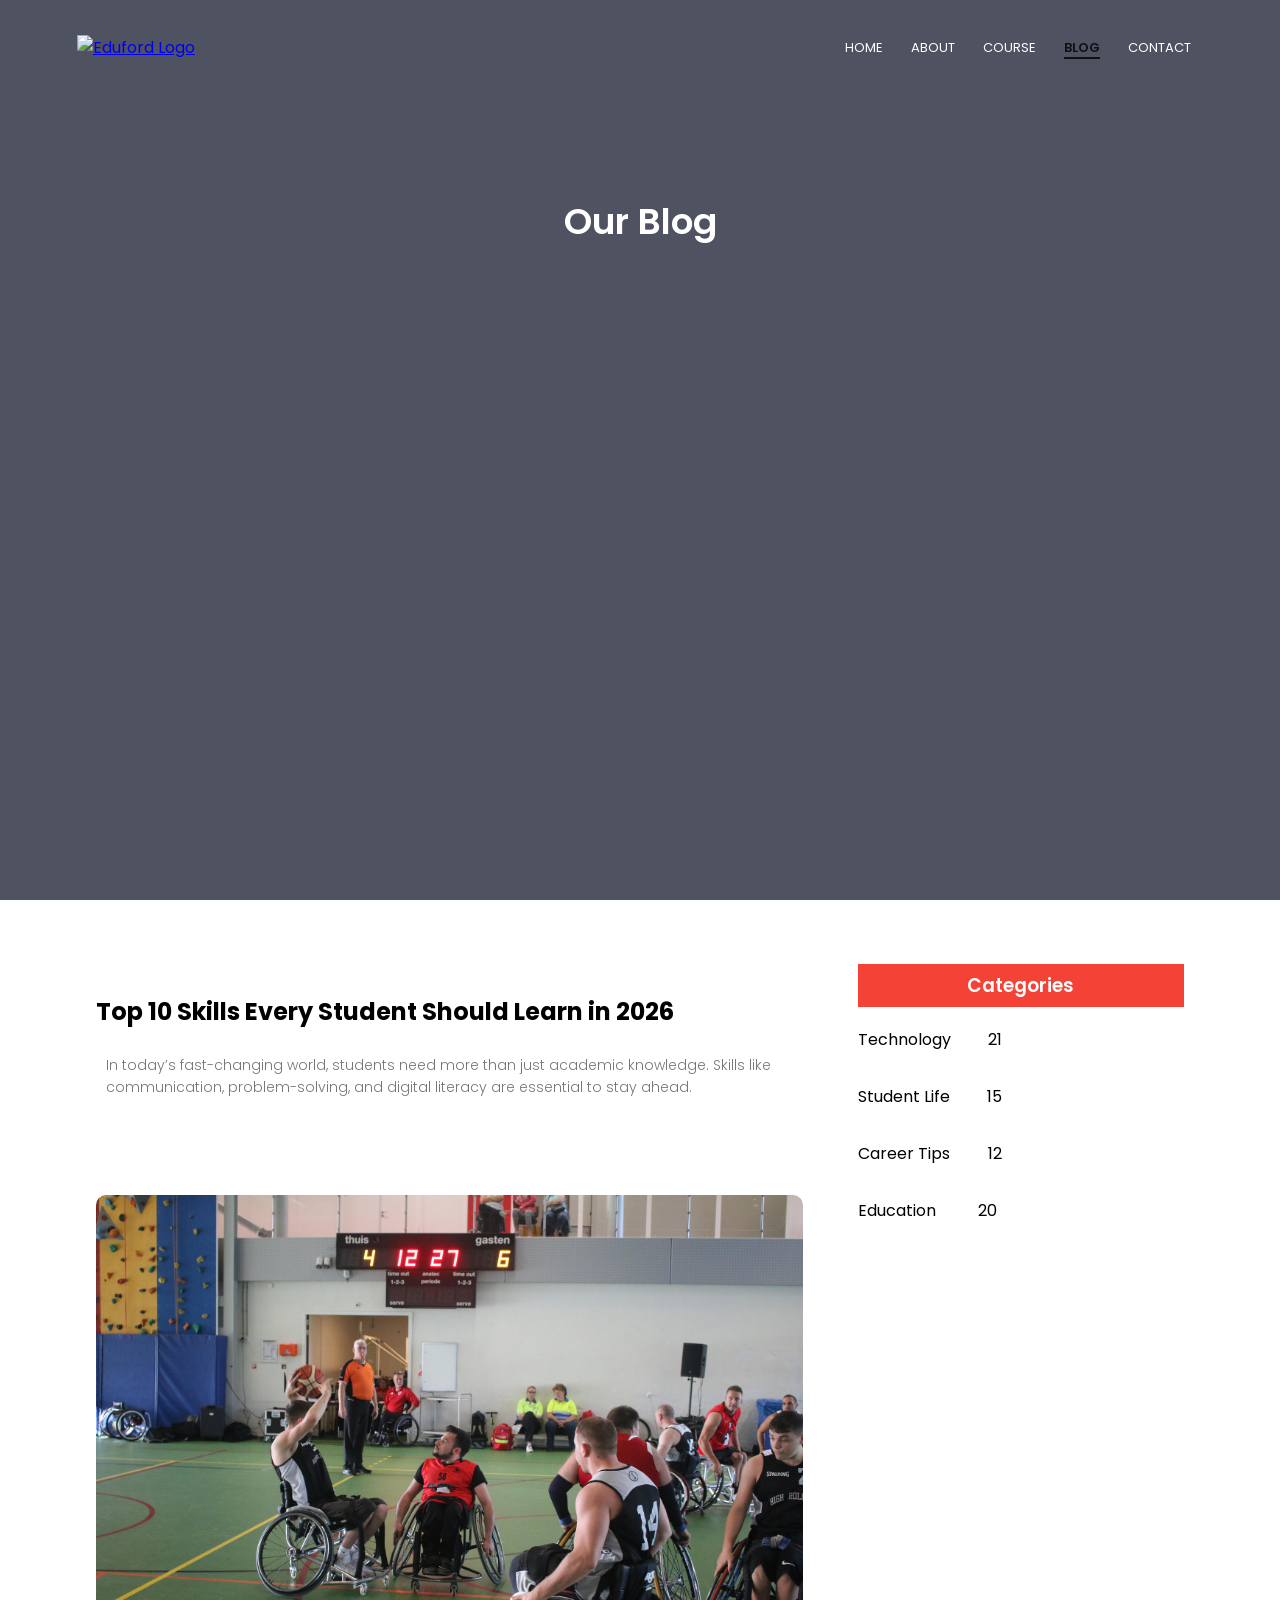
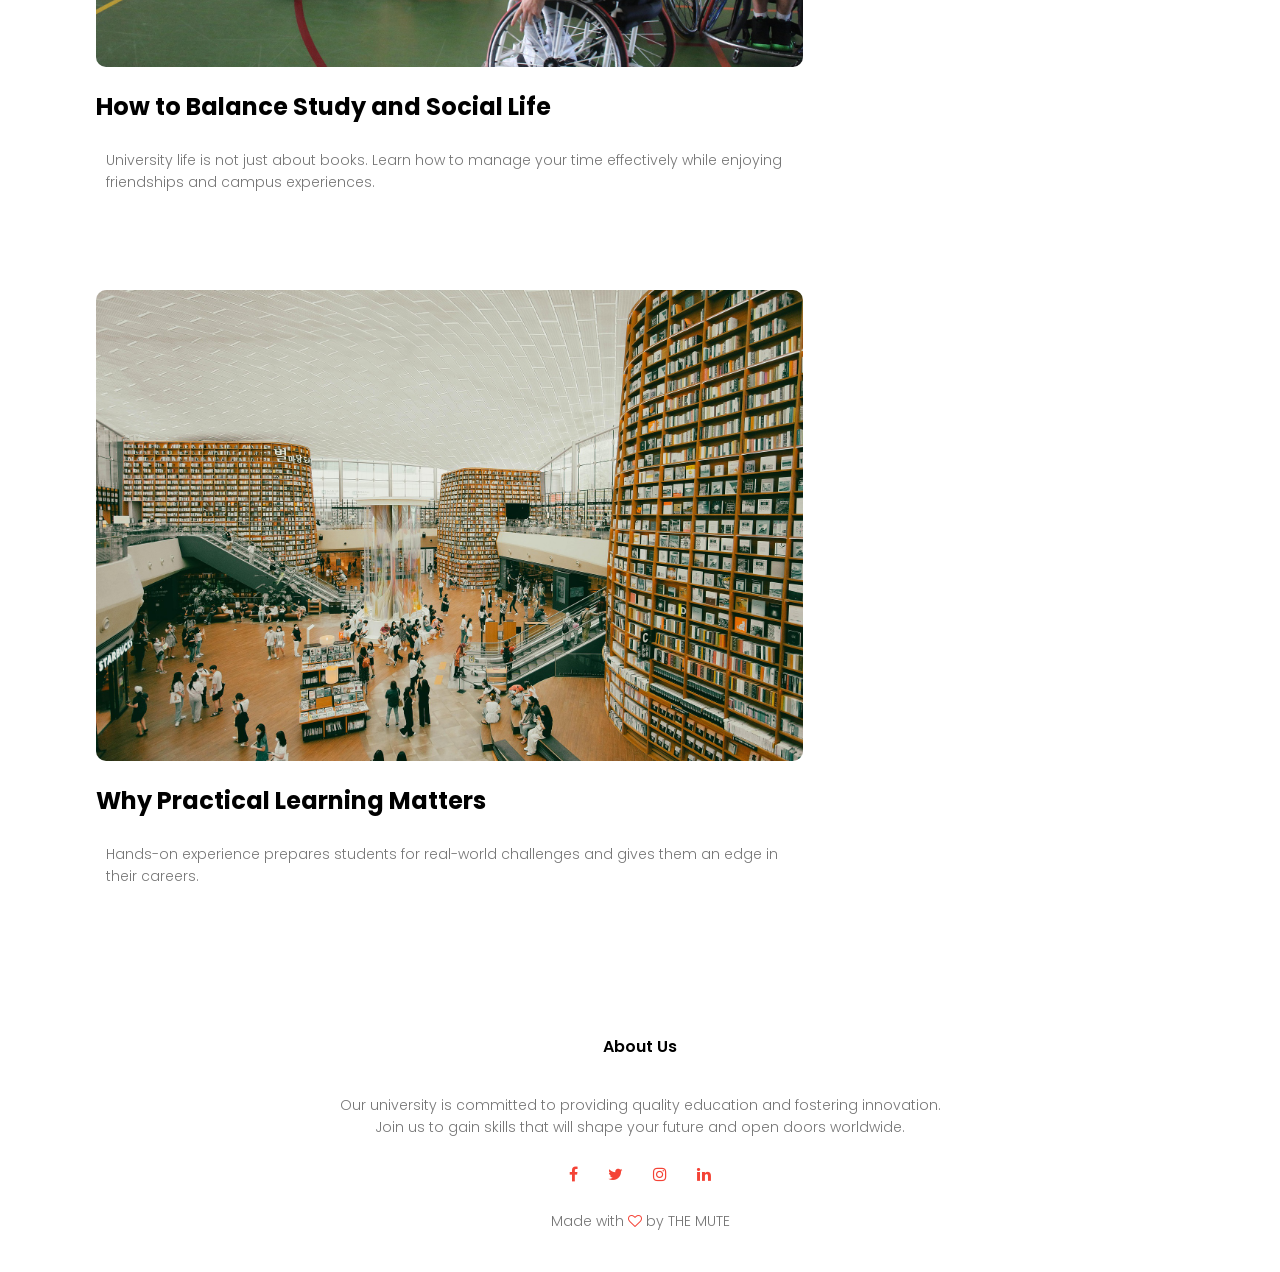
==== blog.html @ 6378baa6 "first commit" ====
<!DOCTYPE html>
<html lang="en">
<head>
    <meta charset="UTF-8">
    <meta name="viewport" content="width=device-width, initial-scale=1.0">
    <title>Eduford Blog | Insights & Stories</title>
    <link rel="stylesheet" href="style.css">
    <link rel="preconnect" href="https://fonts.gstatic.com">
    <link href="https://fonts.googleapis.com/css2?family=Poppins:wght@100;200;300;400;600;700&display=swap" rel="stylesheet">
    <link rel="stylesheet" href="https://stackpath.bootstrapcdn.com/font-awesome/4.7.0/css/font-awesome.min.css">
</head>
<body>

    <div id="progressBar"></div>

<!-- HEADER -->
<section class="sub-header">
    <nav>
        <a href="index.html"><img src="Eduford.jpg" alt="Eduford Logo"></a>
        <div class="nav-links" id="navLinks">
            <i class="fa fa-times" onclick="hideMenu()"></i>
            <ul>
                <li><a href="index.html">HOME</a></li>
                <li><a href="about.html">ABOUT</a></li>
                <li><a href="course.html">COURSE</a></li>
                <li><a href="blog.html" class="active">BLOG</a></li>
                <li><a href="contact.html">CONTACT</a></li>
            </ul>
        </div>
        <i class="fa fa-bars" onclick="showMenu()"></i>
    </nav>

    <h1>Our Blog</h1>
</section>

<!-- BLOG CONTENT -->
<section class="blog">
    <div class="row">

        <div class="blog-left">

            <div class="blog-post">
                <img src="">
                <h2>Top 10 Skills Every Student Should Learn in 2026</h2>
                <p>In today’s fast-changing world, students need more than just academic knowledge. Skills like communication, problem-solving, and digital literacy are essential to stay ahead.</p>
                <a href="#" class="hero-btn">Read More</a>
            </div>

            <div class="blog-post">
                <img src="Playground.jpg">
                <h2>How to Balance Study and Social Life</h2>
                <p>University life is not just about books. Learn how to manage your time effectively while enjoying friendships and campus experiences.</p>
                <a href="#" class="hero-btn">Read More</a>
            </div>

            <div class="blog-post">
                <img src="World-class.jpg">
                <h2>Why Practical Learning Matters</h2>
                <p>Hands-on experience prepares students for real-world challenges and gives them an edge in their careers.</p>
                <a href="#" class="hero-btn">Read More</a>
            </div>

        </div>

        <!-- RIGHT SIDE -->
        <div class="blog-right">
            <h3>Categories</h3>

            <div>
                <span>Technology</span>
                <span>21</span>
                <a href="#" class="hero-btn">Read More</a>
            </div>
            <div>
                <span>Student Life</span>
                <span>15</span>
                <a href="#" class="hero-btn">Read More</a>

            </div>
            <div>
                <span>Career Tips</span>
                <span>12</span>
                <a href="#" class="hero-btn">Read More</a>
            </div>
            <div>
                <span>Education</span>
                <span>20</span>
                 <a href="#" class="hero-btn">Read More</a>
            </div>
        </div>

    </div>
</section>

<!-- FOOTER -->
<section class="footer">
    <h4>About Us</h4>
        <p>Our university is committed to providing quality education and fostering innovation.<br>Join us to gain skills that will shape your future and open doors worldwide.</p>

    <div class="icons">
        <i class="fa fa-facebook"></i>
        <i class="fa fa-twitter"></i>
        <i class="fa fa-instagram"></i>
        <i class="fa fa-linkedin"></i>
    </div>

    <p>Made with <i class="fa fa-heart-o"></i> by THE MUTE</p>
</section>

<!-- SCRIPT -->
<script>
    var navLinks = document.getElementById("navLinks");

    function showMenu(){
        navLinks.style.right = "0";
    }

    function hideMenu(){
        navLinks.style.right = "-200px";
    }
</script>

<script>
window.addEventListener("scroll", function(){
    let scrollTop = document.documentElement.scrollTop;
    let height = document.documentElement.scrollHeight - document.documentElement.clientHeight;
    let progress = (scrollTop / height) * 100;

    document.getElementById("progressBar").style.width = progress + "%";
});
</script>

</body>
</html>
---- style.css ----
*,
*::before,
*::after {
    box-sizing: border-box;
}

* {
    margin: 0;
    padding: 0;
    font-family: 'Poppins', sans-serif;
    
}


html {
  scroll-behavior: smooth;
}


body {
    overflow-x: hidden;
}

.header{
    min-height: 100vh;
    width: 100%;
    background-image: linear-gradient(rgba(4,9,30,0.7),rgba(4,9,30,0.7)),url("Eduford.jpg");
    background-position: center;
    background-size: cover;
    background-repeat: no-repeat;
    position: relative;
}

.sub-header {
    min-height: 100vh;
    width: 100%;
    background-image: linear-gradient(rgba(4,9,30,0.7),rgba(4,9,30,0.7)),url("Eduford.jpg");
    background-position: center;
    background-size: cover;
    background-repeat: no-repeat;
    position: relative;
}

nav{
    display: flex;
    padding: 2% 6%;
    justify-content: space-between;
    align-items: center;
}

nav img{
    width: 150px;
}

.nav-links{
    flex: 1;
    text-align: right;
}

.nav-links ul li{
    list-style: none;
    display: inline-block;
    padding: 8px 12px;
    position: relative;
}

.nav-links ul li a{
    color: #fff;
    text-decoration: none;
    font-size: 13px;
}

.nav-links ul li::after{
    content: '';
    width: 0%;
    height: 2px;
    background: #f44336;
    display: block;
    margin: auto;
    transition: 0.5s;
}

.nav-links ul li:hover::after{
    width: 100%;
}

.text-box{
    width: 90%;
    color: #fff;
    position: absolute;
    top: 50%;
    left: 50%;
    transform: translate(-50%,-50%);
    text-align: center;
}

.text-box h1{
    font-size: 62px;
}

.text-box p{
    margin: 10px 0 40px;
    font-size: 14px;
    color: #fff;
}

.hero-btn{
    display: inline-block;
    padding: 12px 34px;
    color: #fff;
    font-size: 14px;
    text-decoration: none;
    border-radius: 10px;

    /* Stronger glass */
    background: rgba(255, 255, 255, 0.2);
    border: 1px solid rgba(255,255,255,0.5);

    backdrop-filter: blur(10px);

    transition: 0.3s;
}

/* Hover = solid + glow */
.hero-btn:hover{
    background: #f44336;
    border: 1px solid #f44336;
    box-shadow: 0 0 15px rgba(244, 67, 54, 0.6);
    transform: translateY(-3px);
}

nav .fa{
    display: none;
}

@media(max-width: 700px) {

    .text-box h1{
        font-size: 30px;
    }

    .nav-links ul li{
        display: block;
    }

    .nav-links{
        position: fixed;
        background: #f44336;
        height: 100vh;
        width: 200px;
        top: 0;
        right: -200px;
        text-align: left;
        z-index: 2;
        transition: 0.5s;
    }

    nav .fa{
        display: block;
        color: #fff;
        font-size: 22px;
        cursor: pointer;
    }

    /* ☰ (open button) */
    .fa-bars{
        position: absolute;
        right: 20px;
        top: 20px;
    }

    /* ✖ (close button) */
    .nav-links .fa-times{
        position: absolute;
        top: 20px;
        left: 20px;
    }

    .nav-links ul{
        padding: 50px 30px;
    }
}

/*----- course -----*/

.course{
    width: 80%;
    margin: auto;
    text-align: center;
    padding-top: 100px;
}

h1{
    font-size: 36px;
    font-weight: 600;
}

p{
    color: #777;
    font-size: 14px;
    font-weight: 300;
    line-height: 22px;
    padding: 10px;
}

.row{
    margin-top: 5%;
    display: flex;
    justify-content: space-between;
    flex-wrap: wrap;
}

.course-col{
    flex-basis: 31%;
    background: #fff3f3;
    border-radius: 10px;
    margin-bottom: 5%;
    padding: 20px 12px;
    box-sizing: border-box;
    transition: 0.5s;
}
h3{
    text-align: center;
    font-weight: 600;
    margin: 10px 0;
}
.course-col:hover{
    box-shadow: 0 0 20px 0px rgba(0,0,0,0.2);
}
@media(max-width: 700px){
    .row{
        flex-direction: column;
    }
}

/*------- campus ----*/

.campus{
    width: 80%;
    margin: auto;
    text-align: center;
    padding-top: 50px;
}
.campus-col{
    flex-basis: 32%;
    border-radius: 10px;
    margin-bottom: 30px;
    position: relative;
    overflow: hidden;
}
.campus-col img{
    width: 100%;
    display: block;
}
.layer{
    background: transparent;
    height: 100%;
    width: 100%;
    position: absolute;
    top: 0;
    left: 0;
    transition: 0.5s;
}
.layer:hover{
    background: rgba(226,0,0,0.7);
}
.layer h3{
    width: 100%;              
    text-align: center;       
    color: #fff;
    font-size: 26px;
    position: absolute;
    top: 50%;                 
    left: 50%;
    transform: translate(-50%, -50%);
    opacity: 0;
    transition: 0.5s;
}
.layer:hover h3{
    bottom: 49%;
    opacity: 1;
}

/*------- facilities --------*/

.facilities{
    width: 80%;
    margin: auto;
    text-align: center;
    padding-top: 100px;
}
.facilities-col{
    flex-basis: 31%;
    border-radius: 10px;
    margin-bottom: 5%;
    text-align: left;
}
.facilities-col img{
    width: 100%;
    border-radius: 10px;
}

.facilities-col p{
    padding: 0;
}
.facilities-col h3{
    margin-top: 16px;
    margin-bottom: 15px;
    text-align: left;
}

/*------- testimonials -------*/
.testimonials{
    width: 80%;
    margin: auto;
    padding-top: 100px;
    text-align: center;
}
.testimonial-col{
    flex-basis: 44%;
    border-radius: 10px;
    margin-bottom: 5%;
    text-align: left;
    background: #fff3f3;
    padding: 25px;
    cursor: pointer;
    display: flex;
}
.testimonial-col img{
    height: 40px;
    margin-left: 5px;
    margin-right: 30px;
    border-radius: 50%;
}
.testimonial-col p{
    padding: 0;
}
.testimonial-col h3{
    margin-top: 15px;
    text-align: left;
}
.testimonial-col .fa{
    color: #f44336;
}
@media(max-width: 700px){
    .testimonial-col img{
        margin-left: 0px;
        margin-right: 15px;
    }
}

/*----- call to action --------*/

.cta{
    margin: 100px auto;
    width: 80%;
    background-image: linear-gradient(rgba(0,0,0,0.7),rgba(0,0,0,0.7)),url(Eduford.jpg);
    background-position: center;
    background-size: cover;
    border-radius: 10px;
    text-align: center;
    padding: 100px 0;
}
.cta h1{
    color: #fff;
    margin-bottom: 40px;
    padding: 0;
}

@media(max-width: 700px){
    .cta h1{
        font-size: 24px;
    }
}

/*-------footer------*/
.footer{
    width: 100%;
    text-align: center;
    padding: 30px 0;
}

.footer h4{
    margin-bottom: 25px;
    margin-top: 20px;
    font-weight: 600;
}
.icons .fa{
    color: #f44336;
    margin: 0 13px;
    cursor: pointer;
    padding: 18px 0;
}
.fa-heart-o{
   color: #f44336;
}

/* BLOG PAGE */
.sub-header{
    height: 50vh;
    width: 100%;
    background: linear-gradient(rgba(4,9,30,0.7),rgba(4,9,30,0.7)),url(Eduford.jpg);
    background-position: center;
    background-size: cover;
    text-align: center;
    color: #fff;
}

.sub-header h1{
    margin-top: 100px;
}

.blog{
    width: 85%;
    margin: auto;
}

.blog-left{
    flex-basis: 65%;
}

.blog-post{
    margin-bottom: 40px;
}

.blog-post img{
    width: 100%;
    border-radius: 10px;
}

.blog-post h2{
    margin: 15px 0;
}

.blog-right{
    flex-basis: 30%;
}

.blog-right h3{
    background: #f44336;
    color: #fff;
    padding: 7px;
    margin-bottom: 20px;
}

.blog-right div{
    display: flex;
    justify-content: space-between;
    margin-bottom: 10px;
}

@media(max-width: 768px){
    .blog .row{
        flex-direction: column;
    }

    .blog-left, .blog-right{
        flex-basis: 100%;
    }
}
@media(max-width: 768px){
    .blog-post h2{
        font-size: 18px;
    }

    .blog-post p{
        font-size: 14px;
    }
}
@media(max-width: 768px){
    .blog-post{
        margin-bottom: 25px;
    }
}

/* ABOUT PAGE */
.about{
    width: 85%;
    margin: auto;
    padding: 80px 0;
}

.about-col{
    flex-basis: 48%;
}

.about-col img{
    width: 100%;
    border-radius: 10px;
}

.about-col h1{
    padding-top: 0;
}

.about-col p{
    padding: 15px 0 25px;
}

/* MOBILE */
@media(max-width: 768px){
    .about .row{
        flex-direction: column;
    }
}

.nav-links ul li a.active{
    color: #111111;
    font-weight: 600;
    border-bottom: 2px solid #111111;
}

/* Wrap info + form on top */
.contact-top {
    display: flex;
    gap: 40px;
    flex-wrap: wrap;
    justify-content: space-between;
    align-items: flex-start;
    margin-bottom: 50px;
}

/* Contact Info */
.contact-info {
    flex: 1;
    min-width: 380px;
    padding: 30px 25px; 
    background: #f44336;
    border-radius: 15px;
    box-shadow: 0 8px 20px rgba(0,0,0,0.1);
}

.contact-info h2 {
    font-size: 32px;
    color: #111;
    margin-bottom: 20px;
    text-align: center;
}

.contact-info p {
    font-size: 15px;
    color: #111;
    margin-bottom: 20px;
    text-align: center;
}


.info-item {
    display: flex;
    align-items: center;
    margin-bottom: 15px;
    font-size: 16px;
    color: #333;
}

.info-item i {
    font-size: 20px;
    color: #f44336;
    margin-right: 15px;
}

/* Contact Form */
.contact-form {
    flex: 1;
    min-width: 300px;
    max-width: 100%;
    padding: 40px 30px;
    background: linear-gradient(135deg, #f44336, #ff6b6b);
    border-radius: 15px;
    box-shadow: 0 10px 25px rgba(0,0,0,0.2);
    display: flex;
    flex-direction: column;
    gap: 20px;
    color: #fff;
}

.contact-form h2 {
    text-align: center;
    margin-bottom: 25px;
}

.contact-form input,
.contact-form textarea {
    width: 100%;
    padding: 18px 15px; 
    border: none;
    border-radius: 10px;
    outline: none;
    font-size: 15px;
    background: rgba(255,255,255,0.9);
    color: #333;
    transition: transform 0.3s ease, box-shadow 0.3s ease;
}

.contact-form input:focus,
.contact-form textarea:focus {
    transform: translateY(-2px);
    box-shadow: 0 5px 15px rgba(0,0,0,0.2);
}

.contact-form button {
    width: 100%;
    padding: 18px 0;
    border: none;
    border-radius: 10px;
    font-size: 16px;
    font-weight: 600;
    background: #fff;
    color: #f44336;
    cursor: pointer;
    transition: background 0.3s ease, color 0.3s ease, transform 0.2s ease;
}

.contact-form button:hover {
    background: #ff6b6b;
    color: #fff;
    transform: translateY(-2px);
}

/* Full Width Map Styling */
.contact-map-full {
    margin-top: 50px;
    padding: 20px;
    background: #fff3f3;
    border-radius: 15px;
    box-shadow: 0 10px 25px rgba(0,0,0,0.15);
}

.contact-map-full h2 {
    text-align: center;
    margin-bottom: 20px;
    color: #111;
}

.contact-map-full iframe {
    width: 100%;
    height: 600px;
    border-radius: 15px;
    border: none;
}

/* MOBILE RESPONSIVE */
@media(max-width: 1024px){
    .contact-top {
        flex-direction: column;
        gap: 30px;
    }

    .contact-info, .contact-form, .contact-map-full {
        width: 100%;
    }

    .contact-map-full iframe {
        height: 400px; 
    }

    .contact-form input,
    .contact-form textarea {
        padding: 15px;
    }

    .contact-form button {
        padding: 15px 0;
    }
}

.secondary-btn{
    margin-left: 10px;
    background: transparent;
    border: 1px solid #fff;
}

.secondary-btn:hover{
    background: #fff;
    color: #f44336;
}

.course-col, .campus-col, .contact-form{
    transition: 0.3s ease;
}

.course-col:hover{
    transform: translateY(-10px);
}

.stats{
    width: 80%;
    margin: auto;
    text-align: center;
    padding: 50px 0;
}

.stat-box{
    flex-basis: 30%;
}

.stat-box h1{
    color: #f44336;
    font-size: 40px;
}

#progressBar{
    position: fixed;
    top: 0;
    left: 0;
    height: 5px;
    background: #f44336;
    width: 0%;
    z-index: 999;
}

.contact-info .hero-btn{
    margin-top: 15px;
    display: inline-block;
}

.whatsapp-float{
    position: fixed;
    width: 60px;
    height: 60px;
    bottom: 20px;
    right: 20px;
    background: #25D366;
    color: #fff;
    border-radius: 50%;
    font-size: 30px;
    display: flex;
    justify-content: center;
    align-items: center;
    box-shadow: 0 5px 15px rgba(0,0,0,0.3);
    z-index: 1000;
}

.whatsapp-float:hover{
    transform: scale(1.1);
}
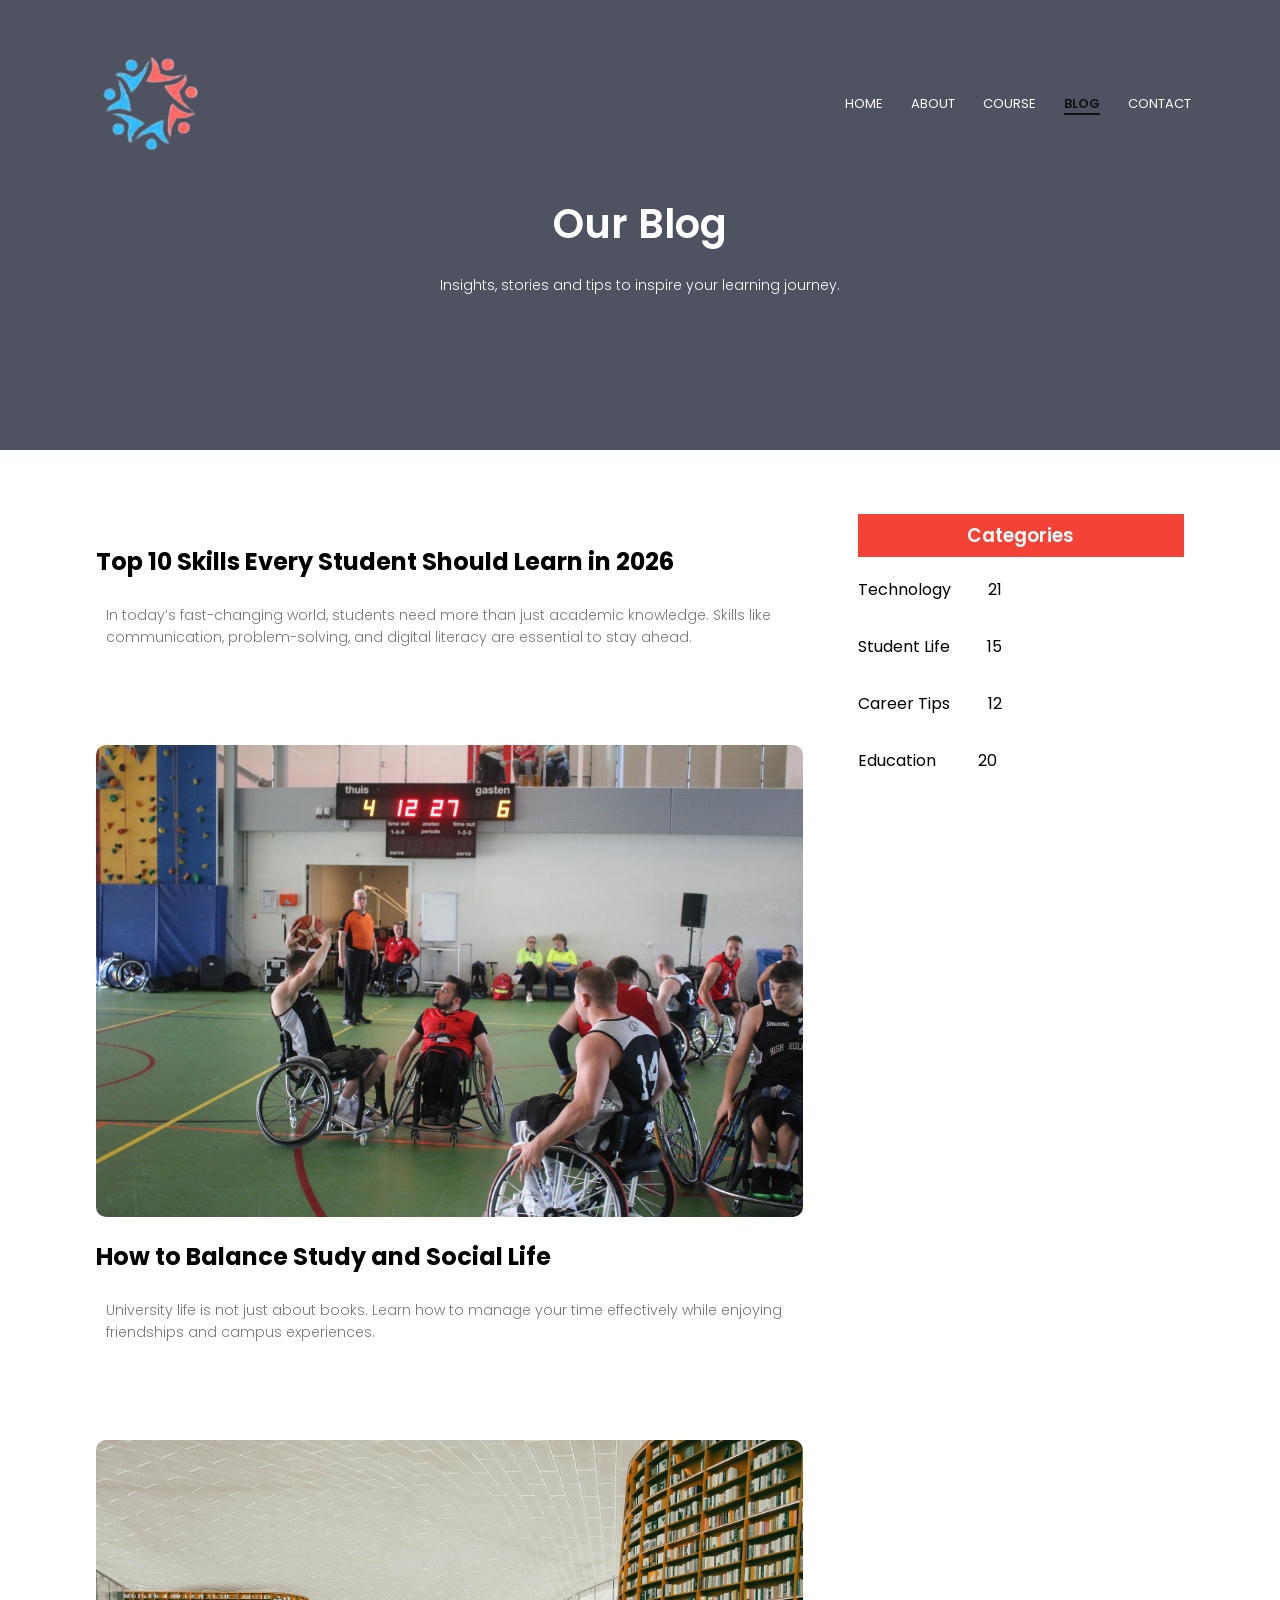
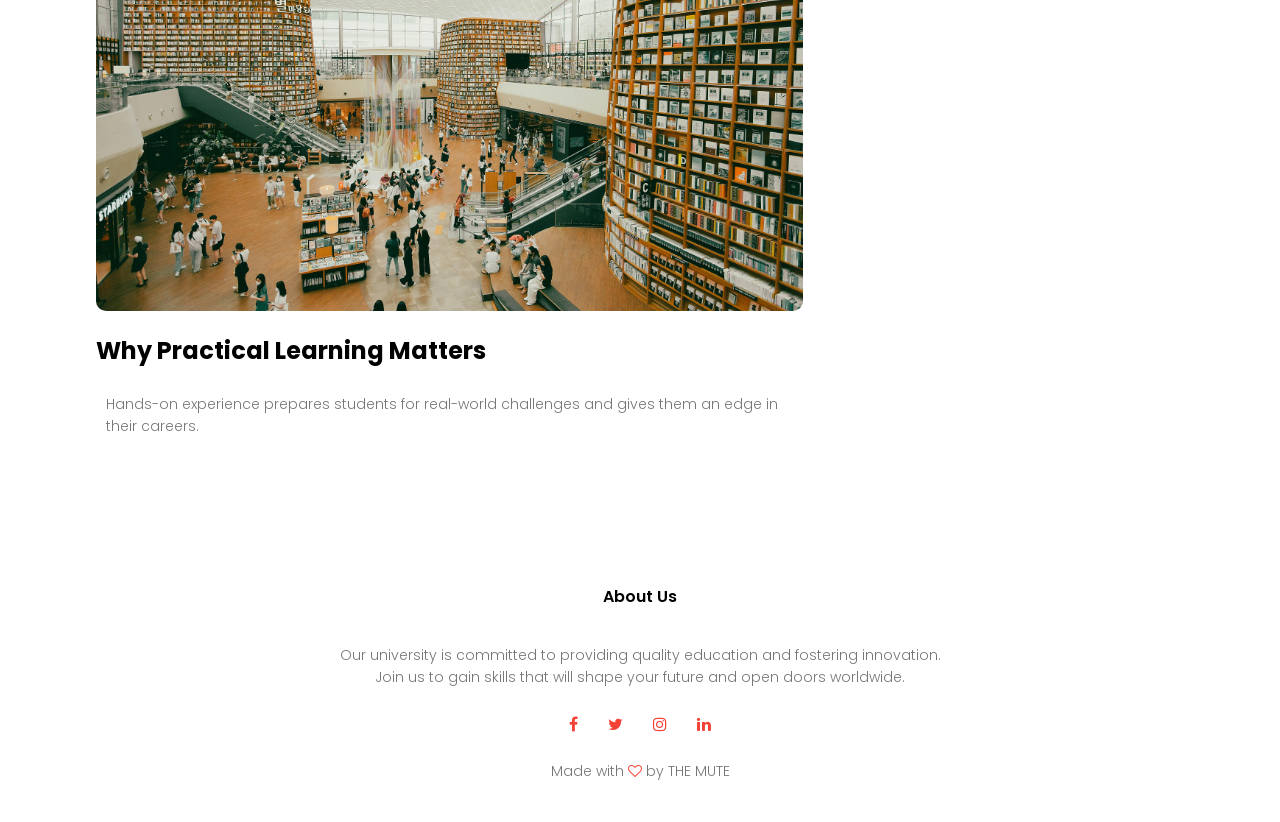
==== commit 90360d8b: "new changes" ====
--- a/blog.html
+++ b/blog.html
@@ -16,7 +16,7 @@
 <!-- HEADER -->
 <section class="sub-header">
     <nav>
-        <a href="index.html"><img src="Eduford.jpg" alt="Eduford Logo"></a>
+        <a href="index.html"><img src="colorful-eduford-removebg-preview.png" alt="Eduford Logo"></a>
         <div class="nav-links" id="navLinks">
             <i class="fa fa-times" onclick="hideMenu()"></i>
             <ul>
@@ -29,8 +29,12 @@
         </div>
         <i class="fa fa-bars" onclick="showMenu()"></i>
     </nav>
+    
+     <div class="sub-header-text">
+    <h1>Our Blog</h1>
+    <p>Insights, stories and tips to inspire your learning journey.</p>
+    </div>
 
-    <h1>Our Blog</h1>
 </section>
 
 <!-- BLOG CONTENT -->
--- a/style.css
+++ b/style.css
@@ -31,14 +31,97 @@
     position: relative;
 }
 
+.header .text-box h1,
+.header .text-box p {
+    opacity: 0;
+    transform: translateY(100px);
+}
+
+/* Animate heading */
+.header .text-box h1 {
+    animation: fadeUp 3s ease forwards;
+    animation-delay: 0.5s;
+}
+
+/* Animate paragraph */
+.header .text-box p {
+    animation: fadeUp 3s ease forwards;
+    animation-delay: 1s;
+    color: #fff;
+}
+
+/* Keyframes */
+@keyframes fadeUp {
+    to {
+        opacity: 1;
+        transform: translateY(0);
+    }
+}
+
+.sub-header nav {
+    position: absolute;
+    top: 0;
+    left: 0;
+    width: 100%;
+}
+
 .sub-header {
-    min-height: 100vh;
+    height: 50vh;
     width: 100%;
     background-image: linear-gradient(rgba(4,9,30,0.7),rgba(4,9,30,0.7)),url("Eduford.jpg");
     background-position: center;
     background-size: cover;
     background-repeat: no-repeat;
     position: relative;
+
+    display: flex;             
+    flex-direction: column;     
+    justify-content: center;    
+    align-items: center;        
+    text-align: center;
+    color: #fff;
+    padding-top: 60px;
+}
+
+
+.sub-header h1 {
+    font-size: 40px;
+}
+
+.sub-header p {
+    max-width: 600px;
+    margin: 10px auto 30px;  
+    color: #fff;
+    margin: 10px auto; 
+}
+
+/* === FADE-IN ANIMATION FIXED === */
+
+.sub-header-text h1,
+.sub-header-text p {
+    opacity: 0;
+    transform: translateY(100px);
+}
+
+/* Animate heading */
+.sub-header-text h1 {
+    animation: fadeUp 3s ease forwards;
+    animation-delay: 0.5s;
+}
+
+/* Animate paragraph */
+.sub-header-text p {
+    animation: fadeUp 3s ease forwards;
+    animation-delay: 1s;
+    color: #fff;
+}
+
+/* Keyframes */
+@keyframes fadeUp {
+    to {
+        opacity: 1;
+        transform: translateY(0);
+    }
 }
 
 nav{
@@ -396,20 +479,6 @@
 }
 
 /* BLOG PAGE */
-.sub-header{
-    height: 50vh;
-    width: 100%;
-    background: linear-gradient(rgba(4,9,30,0.7),rgba(4,9,30,0.7)),url(Eduford.jpg);
-    background-position: center;
-    background-size: cover;
-    text-align: center;
-    color: #fff;
-}
-
-.sub-header h1{
-    margin-top: 100px;
-}
-
 .blog{
     width: 85%;
     margin: auto;
@@ -735,3 +804,21 @@
     transform: scale(1.1);
 }
 
+/* course */
+
+.course-col .hero-btn {
+    margin-top: 15px;
+    display: inline-block;
+}
+
+.course-col ul {
+    margin-top: 15px;
+    padding-left: 0;
+}
+
+.course-col ul li {
+    list-style: none;
+    margin-bottom: 8px;
+    color: #555;
+    font-size: 14px;
+}
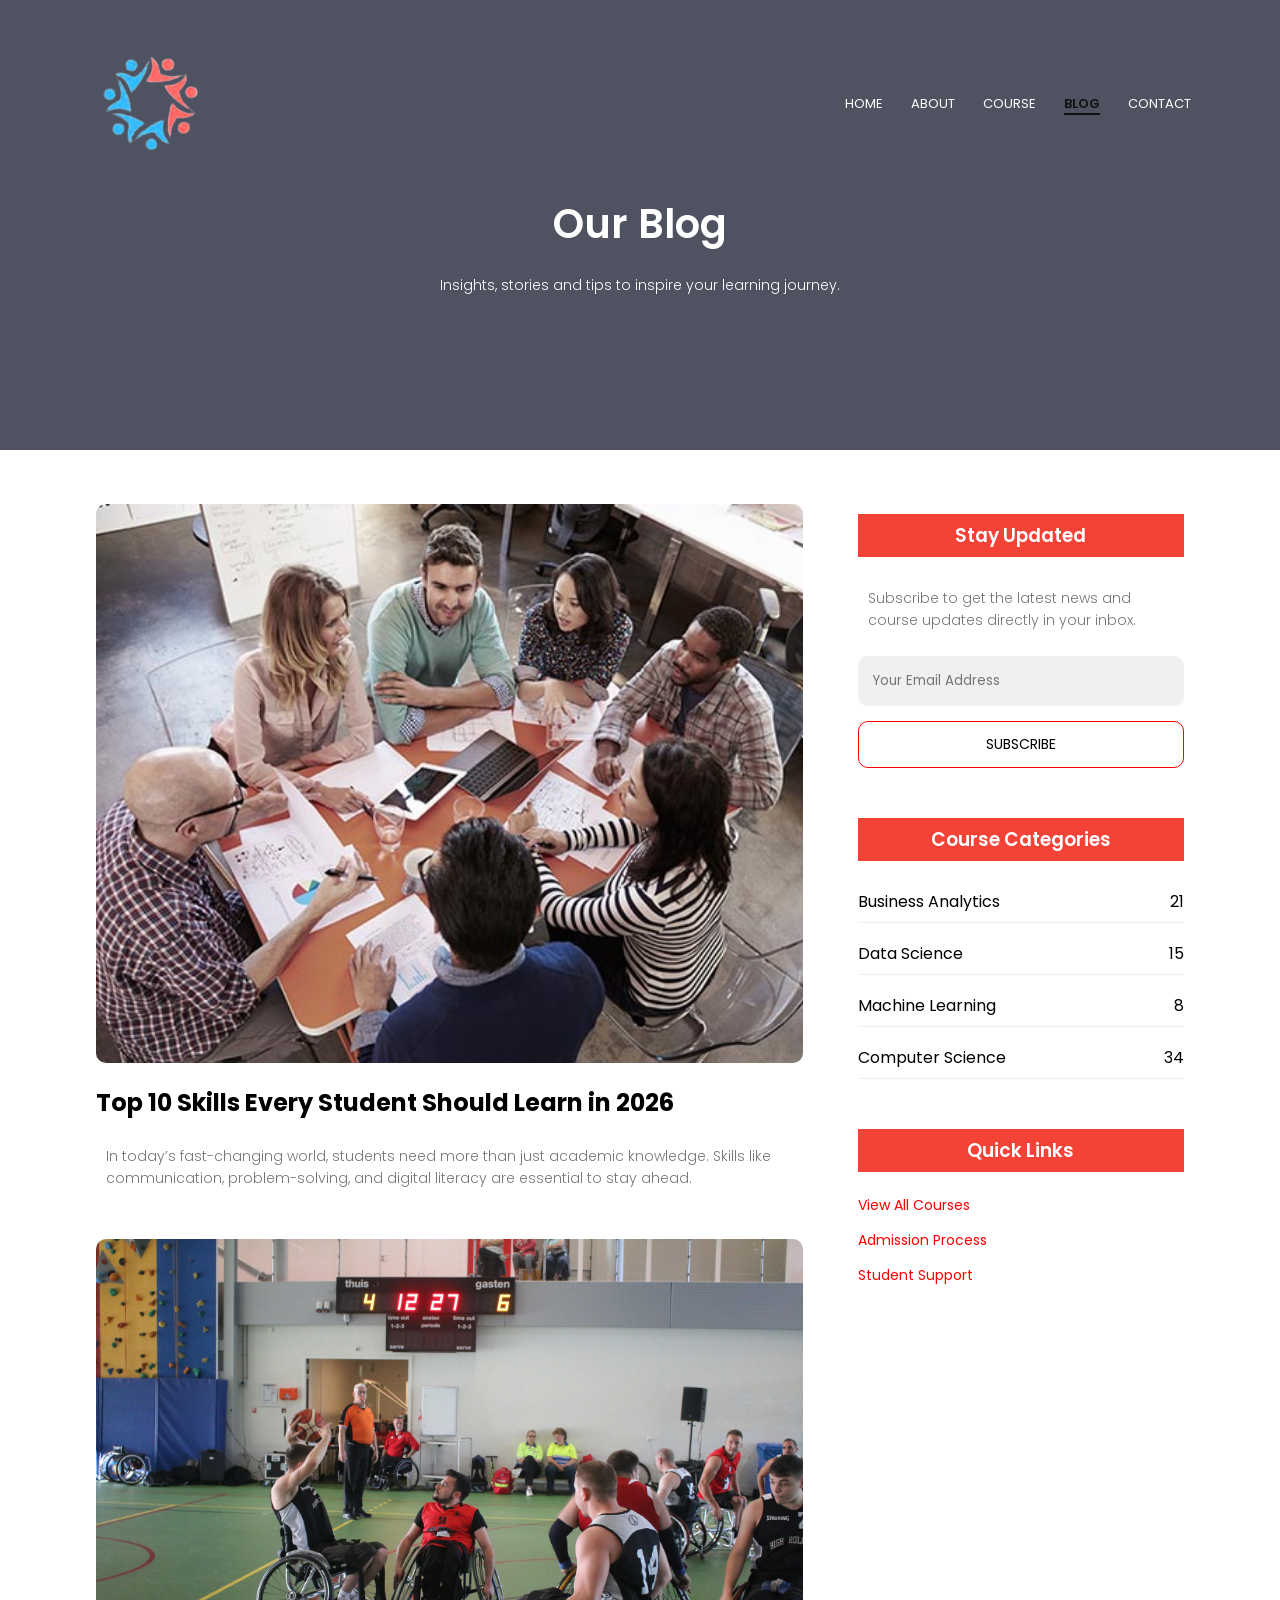
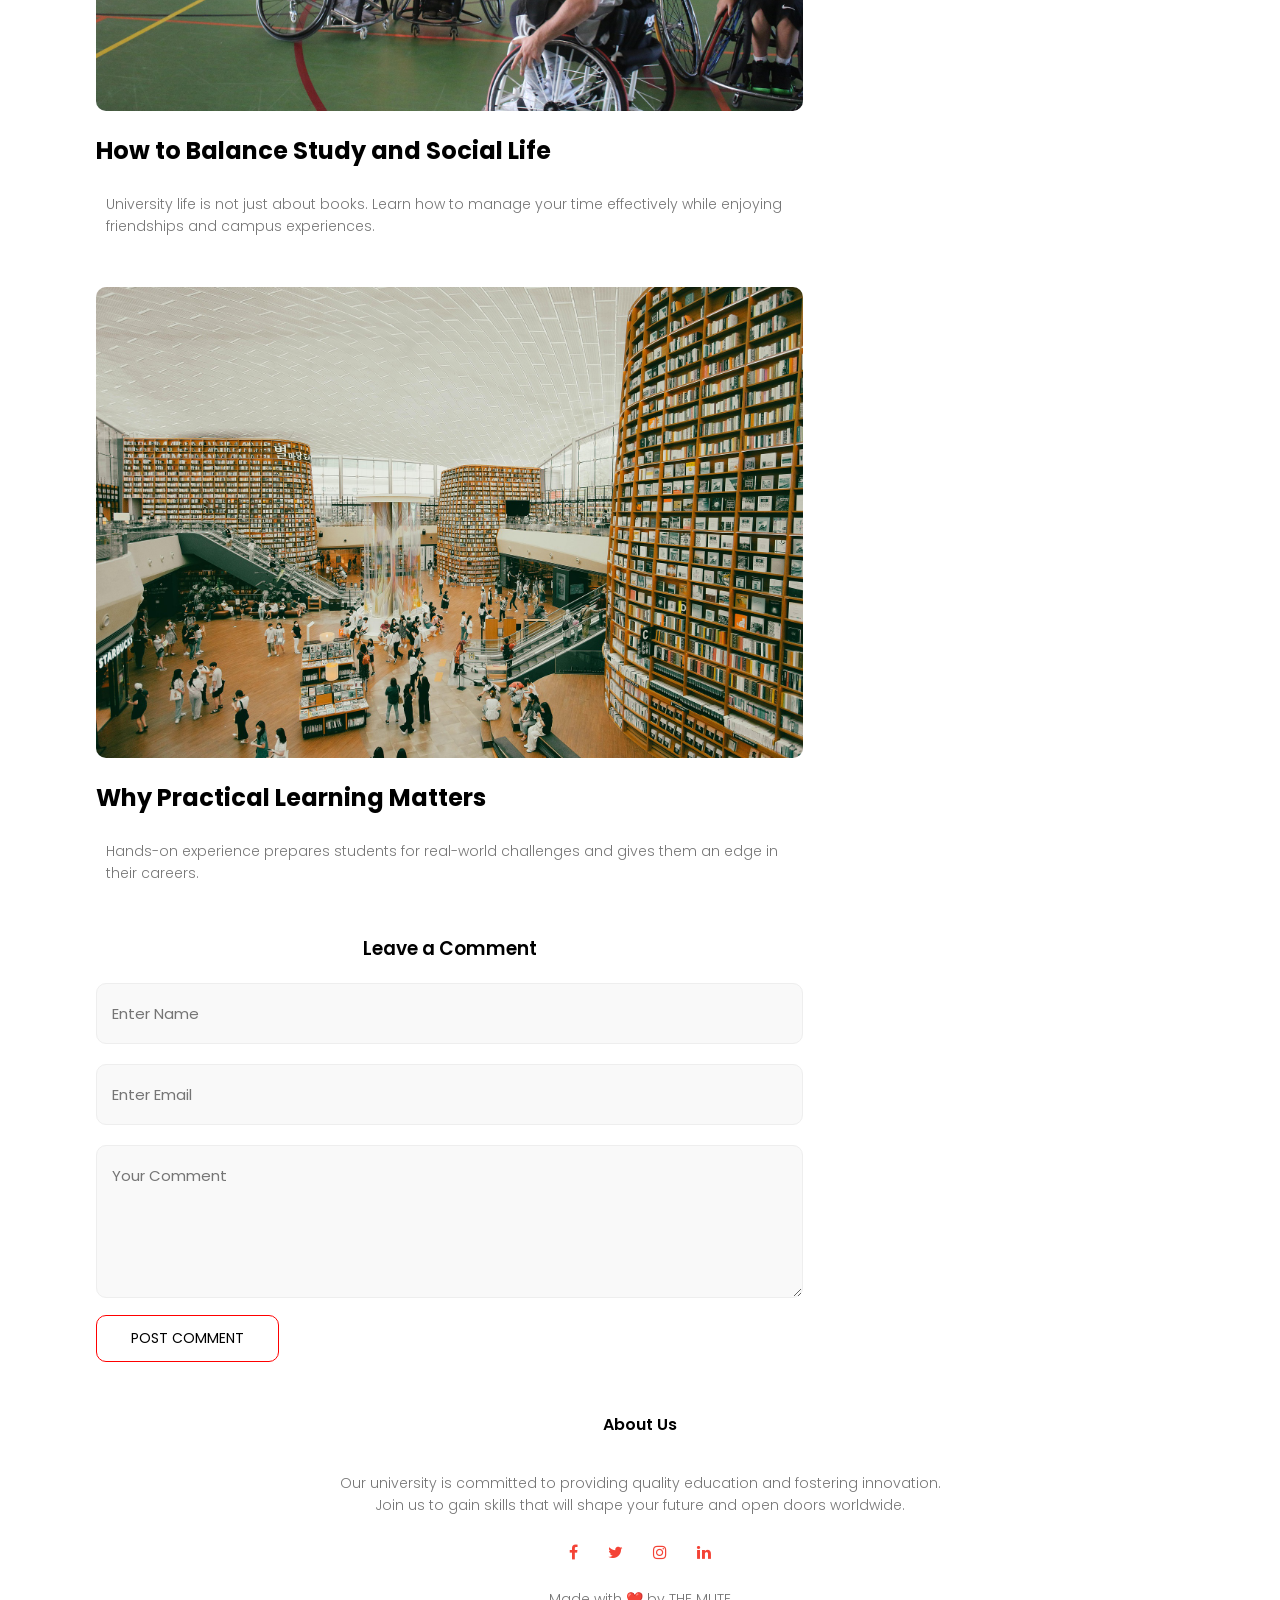
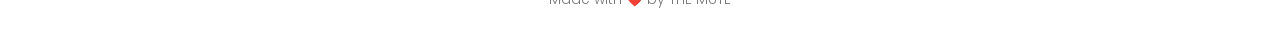
==== commit a452d699: "new changes" ====
--- a/blog.html
+++ b/blog.html
@@ -13,7 +13,6 @@
 
     <div id="progressBar"></div>
 
-<!-- HEADER -->
 <section class="sub-header">
     <nav>
         <a href="index.html"><img src="colorful-eduford-removebg-preview.png" alt="Eduford Logo"></a>
@@ -30,98 +29,113 @@
         <i class="fa fa-bars" onclick="showMenu()"></i>
     </nav>
     
-     <div class="sub-header-text">
-    <h1>Our Blog</h1>
-    <p>Insights, stories and tips to inspire your learning journey.</p>
+    <div class="sub-header-text">
+        <h1>Our Blog</h1>
+        <p>Insights, stories and tips to inspire your learning journey.</p>
     </div>
-
 </section>
 
-<!-- BLOG CONTENT -->
 <section class="blog">
     <div class="row">
 
         <div class="blog-left">
 
             <div class="blog-post">
-                <img src="">
+                <img src="solutions-collaboration-testimonial.jpg">
                 <h2>Top 10 Skills Every Student Should Learn in 2026</h2>
                 <p>In today’s fast-changing world, students need more than just academic knowledge. Skills like communication, problem-solving, and digital literacy are essential to stay ahead.</p>
-                <a href="#" class="hero-btn">Read More</a>
             </div>
 
             <div class="blog-post">
                 <img src="Playground.jpg">
                 <h2>How to Balance Study and Social Life</h2>
                 <p>University life is not just about books. Learn how to manage your time effectively while enjoying friendships and campus experiences.</p>
-                <a href="#" class="hero-btn">Read More</a>
             </div>
 
             <div class="blog-post">
                 <img src="World-class.jpg">
                 <h2>Why Practical Learning Matters</h2>
                 <p>Hands-on experience prepares students for real-world challenges and gives them an edge in their careers.</p>
-                <a href="#" class="hero-btn">Read More</a>
+            </div>
+
+            <div class="comment-box">
+                <h3>Leave a Comment</h3>
+                <form action="https://formspree.io/f/xwvrdweq" method="POST" class="comment-form">
+                    <input type="hidden" name="_subject" value="New Blog Comment">
+                    <input type="hidden" name="_next" value="https://yourusername.github.io/repo-name/blog.html">
+                    
+                    <input type="text" name="name" placeholder="Enter Name" required>
+                    <input type="email" name="email" placeholder="Enter Email" required>
+                    <textarea name="message" rows="5" placeholder="Your Comment" required></textarea>
+                    <button type="submit" class="hero-btn red-btn">POST COMMENT</button>
+                </form>
             </div>
 
         </div>
 
-        <!-- RIGHT SIDE -->
         <div class="blog-right">
-            <h3>Categories</h3>
+            <h3>Stay Updated</h3>
+            <p>Subscribe to get the latest news and course updates directly in your inbox.</p>
+            
+            <div class="newsletter-box">
+                <form action="https://formspree.io/f/xwvrdweq" method="POST">
+                    <input type="hidden" name="_subject" value="New Newsletter Subscription">
+                    <input type="hidden" name="_next" value="https://yourusername.github.io/repo-name/blog.html">
+                    
+                    <input type="email" name="email" placeholder="Your Email Address" required 
+                           style="width: 100%; padding: 15px; margin: 15px 0; border: none; outline: none; background: #f0f0f0; border-radius: 10px;">
+                    <button type="submit" class="hero-btn red-btn" 
+                            style="width: 100%; cursor: pointer;">
+                        SUBSCRIBE
+                    </button>
+                </form>
+            </div>
 
-            <div>
-                <span>Technology</span>
+            <h3 style="margin-top: 50px;">Course Categories</h3>
+            <div class="blog-right-div" style="display: flex; justify-content: space-between; padding: 8px 0; border-bottom: 1px solid #eee;">
+                <span>Business Analytics</span>
                 <span>21</span>
-                <a href="#" class="hero-btn">Read More</a>
             </div>
-            <div>
-                <span>Student Life</span>
+            <div class="blog-right-div" style="display: flex; justify-content: space-between; padding: 8px 0; border-bottom: 1px solid #eee;">
+                <span>Data Science</span>
                 <span>15</span>
-                <a href="#" class="hero-btn">Read More</a>
+            </div>
+            <div class="blog-right-div" style="display: flex; justify-content: space-between; padding: 8px 0; border-bottom: 1px solid #eee;">
+                <span>Machine Learning</span>
+                <span>8</span>
+            </div>
+            <div class="blog-right-div" style="display: flex; justify-content: space-between; padding: 8px 0; border-bottom: 1px solid #eee;">
+                <span>Computer Science</span>
+                <span>34</span>
+            </div>
 
-            </div>
-            <div>
-                <span>Career Tips</span>
-                <span>12</span>
-                <a href="#" class="hero-btn">Read More</a>
-            </div>
-            <div>
-                <span>Education</span>
-                <span>20</span>
-                 <a href="#" class="hero-btn">Read More</a>
-            </div>
+            <h3 style="margin-top: 50px;">Quick Links</h3>
+            <ul style="list-style: none; padding: 0;">
+                <li style="margin-bottom: 10px;"><a href="course.html" style="text-decoration: none; color: #ff0000; font-size: 14px;">View All Courses</a></li>
+                <li style="margin-bottom: 10px;"><a href="about.html" style="text-decoration: none; color: #ff0000; font-size: 14px;">Admission Process</a></li>
+                <li style="margin-bottom: 10px;"><a href="contact.html" style="text-decoration: none; color: #ff0000; font-size: 14px;">Student Support</a></li>
+            </ul>
         </div>
 
     </div>
 </section>
 
-<!-- FOOTER -->
 <section class="footer">
     <h4>About Us</h4>
-        <p>Our university is committed to providing quality education and fostering innovation.<br>Join us to gain skills that will shape your future and open doors worldwide.</p>
-
+    <p>Our university is committed to providing quality education and fostering innovation.<br>Join us to gain skills that will shape your future and open doors worldwide.</p>
     <div class="icons">
         <i class="fa fa-facebook"></i>
         <i class="fa fa-twitter"></i>
         <i class="fa fa-instagram"></i>
         <i class="fa fa-linkedin"></i>
     </div>
-
-    <p>Made with <i class="fa fa-heart-o"></i> by THE MUTE</p>
+    <p>Made with ❤️ by THE MUTE</p>
 </section>
 
-<!-- SCRIPT -->
 <script>
     var navLinks = document.getElementById("navLinks");
-
-    function showMenu(){
-        navLinks.style.right = "0";
-    }
-
-    function hideMenu(){
-        navLinks.style.right = "-200px";
-    }
+    function showMenu(){ navLinks.style.right = "0"; }
+    function hideMenu(){ navLinks.style.right = "-200px"; }
 </script>
 
 <script>
@@ -129,7 +143,6 @@
     let scrollTop = document.documentElement.scrollTop;
     let height = document.documentElement.scrollHeight - document.documentElement.clientHeight;
     let progress = (scrollTop / height) * 100;
-
     document.getElementById("progressBar").style.width = progress + "%";
 });
 </script>
--- a/style.css
+++ b/style.css
@@ -8,20 +8,30 @@
     margin: 0;
     padding: 0;
     font-family: 'Poppins', sans-serif;
-    
-}
-
+}
 
 html {
-  scroll-behavior: smooth;
-}
-
+    scroll-behavior: smooth;
+    overflow-x: hidden;
+}
 
 body {
     overflow-x: hidden;
-}
-
-.header{
+    width: 100%;
+}
+
+/* PROGRESS BAR STYLES */
+#progressBar {
+    position: fixed;
+    top: 0;
+    left: 0;
+    height: 5px;
+    background: #f44336;
+    width: 0%;
+    z-index: 999;
+}
+
+.header {
     min-height: 100vh;
     width: 100%;
     background-image: linear-gradient(rgba(4,9,30,0.7),rgba(4,9,30,0.7)),url("Eduford.jpg");
@@ -37,20 +47,17 @@
     transform: translateY(100px);
 }
 
-/* Animate heading */
 .header .text-box h1 {
     animation: fadeUp 3s ease forwards;
     animation-delay: 0.5s;
 }
 
-/* Animate paragraph */
 .header .text-box p {
     animation: fadeUp 3s ease forwards;
     animation-delay: 1s;
     color: #fff;
 }
 
-/* Keyframes */
 @keyframes fadeUp {
     to {
         opacity: 1;
@@ -73,16 +80,14 @@
     background-size: cover;
     background-repeat: no-repeat;
     position: relative;
-
-    display: flex;             
-    flex-direction: column;     
-    justify-content: center;    
-    align-items: center;        
+    display: flex;
+    flex-direction: column;
+    justify-content: center;
+    align-items: center;
     text-align: center;
     color: #fff;
     padding-top: 60px;
 }
-
 
 .sub-header h1 {
     font-size: 40px;
@@ -90,12 +95,9 @@
 
 .sub-header p {
     max-width: 600px;
-    margin: 10px auto 30px;  
-    color: #fff;
-    margin: 10px auto; 
-}
-
-/* === FADE-IN ANIMATION FIXED === */
+    margin: 10px auto;
+    color: #fff;
+}
 
 .sub-header-text h1,
 .sub-header-text p {
@@ -103,57 +105,48 @@
     transform: translateY(100px);
 }
 
-/* Animate heading */
 .sub-header-text h1 {
     animation: fadeUp 3s ease forwards;
     animation-delay: 0.5s;
 }
 
-/* Animate paragraph */
 .sub-header-text p {
     animation: fadeUp 3s ease forwards;
     animation-delay: 1s;
     color: #fff;
 }
 
-/* Keyframes */
-@keyframes fadeUp {
-    to {
-        opacity: 1;
-        transform: translateY(0);
-    }
-}
-
-nav{
+nav {
     display: flex;
     padding: 2% 6%;
     justify-content: space-between;
     align-items: center;
 }
 
-nav img{
-    width: 150px;
-}
-
-.nav-links{
+nav img {
+    width: clamp(90px, 15vw, 150px);
+    height: auto;
+}
+
+.nav-links {
     flex: 1;
     text-align: right;
 }
 
-.nav-links ul li{
+.nav-links ul li {
     list-style: none;
     display: inline-block;
     padding: 8px 12px;
     position: relative;
 }
 
-.nav-links ul li a{
+.nav-links ul li a {
     color: #fff;
     text-decoration: none;
     font-size: 13px;
 }
 
-.nav-links ul li::after{
+.nav-links ul li::after {
     content: '';
     width: 0%;
     height: 2px;
@@ -163,11 +156,11 @@
     transition: 0.5s;
 }
 
-.nav-links ul li:hover::after{
-    width: 100%;
-}
-
-.text-box{
+.nav-links ul li:hover::after {
+    width: 100%;
+}
+
+.text-box {
     width: 90%;
     color: #fff;
     position: absolute;
@@ -177,56 +170,48 @@
     text-align: center;
 }
 
-.text-box h1{
+.text-box h1 {
     font-size: 62px;
 }
 
-.text-box p{
+.text-box p {
     margin: 10px 0 40px;
     font-size: 14px;
     color: #fff;
 }
 
-.hero-btn{
+.hero-btn {
     display: inline-block;
     padding: 12px 34px;
     color: #fff;
     font-size: 14px;
     text-decoration: none;
     border-radius: 10px;
-
-    /* Stronger glass */
-    background: rgba(255, 255, 255, 0.2);
-    border: 1px solid rgba(255,255,255,0.5);
-
+    background: rgba(191, 191, 191, 0.33);
+    border: 1px solid rgba(191, 191, 191, 0.33);
     backdrop-filter: blur(10px);
-
     transition: 0.3s;
 }
 
-/* Hover = solid + glow */
-.hero-btn:hover{
+.hero-btn:hover {
     background: #f44336;
     border: 1px solid #f44336;
     box-shadow: 0 0 15px rgba(244, 67, 54, 0.6);
     transform: translateY(-3px);
 }
 
-nav .fa{
+nav .fa {
     display: none;
 }
 
 @media(max-width: 700px) {
-
-    .text-box h1{
+    .text-box h1 {
         font-size: 30px;
     }
-
-    .nav-links ul li{
+    .nav-links ul li {
         display: block;
     }
-
-    .nav-links{
+    .nav-links {
         position: fixed;
         background: #f44336;
         height: 100vh;
@@ -237,48 +222,41 @@
         z-index: 2;
         transition: 0.5s;
     }
-
-    nav .fa{
+    nav .fa {
         display: block;
         color: #fff;
         font-size: 22px;
         cursor: pointer;
     }
-
-    /* ☰ (open button) */
-    .fa-bars{
+    .fa-bars {
         position: absolute;
         right: 20px;
         top: 20px;
     }
-
-    /* ✖ (close button) */
-    .nav-links .fa-times{
+    .nav-links .fa-times {
         position: absolute;
         top: 20px;
         left: 20px;
     }
-
-    .nav-links ul{
+    .nav-links ul {
         padding: 50px 30px;
     }
 }
 
 /*----- course -----*/
-
-.course{
+.course {
     width: 80%;
     margin: auto;
     text-align: center;
     padding-top: 100px;
 }
 
-h1{
+h1 {
     font-size: 36px;
     font-weight: 600;
 }
 
-p{
+p {
     color: #777;
     font-size: 14px;
     font-weight: 300;
@@ -286,14 +264,14 @@
     padding: 10px;
 }
 
-.row{
+.row {
     margin-top: 5%;
     display: flex;
     justify-content: space-between;
     flex-wrap: wrap;
 }
 
-.course-col{
+.course-col {
     flex-basis: 31%;
     background: #fff3f3;
     border-radius: 10px;
@@ -302,40 +280,54 @@
     box-sizing: border-box;
     transition: 0.5s;
 }
-h3{
+
+.course-col i {
+    color: #f44336;
+    margin-right: 10px;
+    font-size: 20px;
+}
+
+h3 {
     text-align: center;
     font-weight: 600;
     margin: 10px 0;
 }
-.course-col:hover{
+
+.course-col:hover {
     box-shadow: 0 0 20px 0px rgba(0,0,0,0.2);
 }
-@media(max-width: 700px){
-    .row{
+
+@media(max-width: 700px) {
+    .row {
         flex-direction: column;
     }
 }
 
 /*------- campus ----*/
-
-.campus{
+.campus {
     width: 80%;
     margin: auto;
     text-align: center;
     padding-top: 50px;
 }
-.campus-col{
+
+.campus-col {
     flex-basis: 32%;
     border-radius: 10px;
     margin-bottom: 30px;
     position: relative;
     overflow: hidden;
-}
-.campus-col img{
-    width: 100%;
+    height: 450px;
+}
+
+.campus-col img {
+    width: 100%;
+    height: 100%;
+    object-fit: cover; 
     display: block;
 }
-.layer{
+
+.layer {
     background: transparent;
     height: 100%;
     width: 100%;
@@ -343,63 +335,69 @@
     top: 0;
     left: 0;
     transition: 0.5s;
-}
-.layer:hover{
-    background: rgba(226,0,0,0.7);
-}
-.layer h3{
-    width: 100%;              
-    text-align: center;       
+    cursor: pointer;
+}
+
+.layer:hover {
+    background: rgba(226, 0, 0, 0.7);
+}
+
+.layer h3 {
+    width: 100%; 
+    text-align: center; 
     color: #fff;
     font-size: 26px;
     position: absolute;
-    top: 50%;                 
+    top: 50%; 
     left: 50%;
     transform: translate(-50%, -50%);
     opacity: 0;
     transition: 0.5s;
 }
-.layer:hover h3{
-    bottom: 49%;
+
+.layer:hover h3 {
     opacity: 1;
 }
 
 /*------- facilities --------*/
-
-.facilities{
+.facilities {
     width: 80%;
     margin: auto;
     text-align: center;
     padding-top: 100px;
 }
-.facilities-col{
+
+.facilities-col {
     flex-basis: 31%;
     border-radius: 10px;
     margin-bottom: 5%;
     text-align: left;
 }
-.facilities-col img{
-    width: 100%;
-    border-radius: 10px;
-}
-
-.facilities-col p{
+
+.facilities-col img {
+    width: 100%;
+    border-radius: 10px;
+}
+
+.facilities-col p {
     padding: 0;
 }
-.facilities-col h3{
+
+.facilities-col h3 {
     margin-top: 16px;
     margin-bottom: 15px;
     text-align: left;
 }
 
 /*------- testimonials -------*/
-.testimonials{
+.testimonials {
     width: 80%;
     margin: auto;
     padding-top: 100px;
     text-align: center;
 }
-.testimonial-col{
+
+.testimonial-col {
     flex-basis: 44%;
     border-radius: 10px;
     margin-bottom: 5%;
@@ -409,32 +407,36 @@
     cursor: pointer;
     display: flex;
 }
-.testimonial-col img{
+
+.testimonial-col img {
     height: 40px;
     margin-left: 5px;
     margin-right: 30px;
     border-radius: 50%;
 }
-.testimonial-col p{
+
+.testimonial-col p {
     padding: 0;
 }
-.testimonial-col h3{
+
+.testimonial-col h3 {
     margin-top: 15px;
     text-align: left;
 }
-.testimonial-col .fa{
+
+.testimonial-col .fa {
     color: #f44336;
 }
-@media(max-width: 700px){
-    .testimonial-col img{
+
+@media(max-width: 700px) {
+    .testimonial-col img {
         margin-left: 0px;
         margin-right: 15px;
     }
 }
 
 /*----- call to action --------*/
-
-.cta{
+.cta {
     margin: 100px auto;
     width: 80%;
     background-image: linear-gradient(rgba(0,0,0,0.7),rgba(0,0,0,0.7)),url(Eduford.jpg);
@@ -444,142 +446,138 @@
     text-align: center;
     padding: 100px 0;
 }
-.cta h1{
+
+.cta h1 {
     color: #fff;
     margin-bottom: 40px;
     padding: 0;
 }
 
-@media(max-width: 700px){
-    .cta h1{
+@media(max-width: 700px) {
+    .cta h1 {
         font-size: 24px;
     }
 }
 
 /*-------footer------*/
-.footer{
+.footer {
     width: 100%;
     text-align: center;
     padding: 30px 0;
 }
 
-.footer h4{
+.footer h4 {
     margin-bottom: 25px;
     margin-top: 20px;
     font-weight: 600;
 }
-.icons .fa{
+
+.icons .fa {
     color: #f44336;
     margin: 0 13px;
     cursor: pointer;
     padding: 18px 0;
 }
-.fa-heart-o{
-   color: #f44336;
+
+.fa-heart-o {
+    color: #f44336;
 }
 
 /* BLOG PAGE */
-.blog{
+.blog {
     width: 85%;
     margin: auto;
 }
 
-.blog-left{
+.blog-left {
     flex-basis: 65%;
 }
 
-.blog-post{
+.blog-post {
     margin-bottom: 40px;
 }
 
-.blog-post img{
-    width: 100%;
-    border-radius: 10px;
-}
-
-.blog-post h2{
+.blog-post img {
+    width: 100%;
+    border-radius: 10px;
+}
+
+.blog-post h2 {
     margin: 15px 0;
 }
 
-.blog-right{
+.blog-right {
     flex-basis: 30%;
 }
 
-.blog-right h3{
+.blog-right h3 {
     background: #f44336;
     color: #fff;
     padding: 7px;
     margin-bottom: 20px;
 }
 
-.blog-right div{
+.blog-right div {
     display: flex;
     justify-content: space-between;
     margin-bottom: 10px;
 }
 
-@media(max-width: 768px){
-    .blog .row{
+@media(max-width: 768px) {
+    .blog .row {
         flex-direction: column;
     }
-
-    .blog-left, .blog-right{
+    .blog-left, .blog-right {
         flex-basis: 100%;
     }
-}
-@media(max-width: 768px){
-    .blog-post h2{
+    .blog-post h2 {
         font-size: 18px;
     }
-
-    .blog-post p{
+    .blog-post p {
         font-size: 14px;
     }
-}
-@media(max-width: 768px){
-    .blog-post{
+    .blog-post {
         margin-bottom: 25px;
     }
 }
 
 /* ABOUT PAGE */
-.about{
+.about {
     width: 85%;
     margin: auto;
     padding: 80px 0;
 }
 
-.about-col{
+.about-col {
     flex-basis: 48%;
 }
 
-.about-col img{
-    width: 100%;
-    border-radius: 10px;
-}
-
-.about-col h1{
+.about-col img {
+    width: 100%;
+    border-radius: 10px;
+}
+
+.about-col h1 {
     padding-top: 0;
 }
 
-.about-col p{
+.about-col p {
     padding: 15px 0 25px;
 }
 
-/* MOBILE */
-@media(max-width: 768px){
-    .about .row{
+@media(max-width: 768px) {
+    .about .row {
         flex-direction: column;
     }
 }
 
-.nav-links ul li a.active{
+.nav-links ul li a.active {
     color: #111111;
     font-weight: 600;
     border-bottom: 2px solid #111111;
 }
 
-/* Wrap info + form on top */
+/* CONTACT PAGE */
 .contact-top {
     display: flex;
     gap: 40px;
@@ -587,14 +585,15 @@
     justify-content: space-between;
     align-items: flex-start;
     margin-bottom: 50px;
-}
-
-/* Contact Info */
+    padding: 0 6%;
+}
+
 .contact-info {
     flex: 1;
-    min-width: 380px;
-    padding: 30px 25px; 
-    background: #f44336;
+    min-width: 300px;
+    max-width: 100%;
+    padding: 40px; 
+    background: #fff3f3;
     border-radius: 15px;
     box-shadow: 0 8px 20px rgba(0,0,0,0.1);
 }
@@ -602,45 +601,50 @@
 .contact-info h2 {
     font-size: 32px;
     color: #111;
-    margin-bottom: 20px;
-    text-align: center;
+    margin-bottom: 30px;
+    text-align: left;
 }
 
 .contact-info p {
     font-size: 15px;
-    color: #111;
-    margin-bottom: 20px;
-    text-align: center;
-}
-
+    color: #555;
+    margin-bottom: 30px;
+    text-align: left;
+    padding: 0;
+}
 
 .info-item {
     display: flex;
     align-items: center;
-    margin-bottom: 15px;
+    margin-bottom: 25px;
+}
+
+.info-item i {
+    font-size: 24px;
+    color: #f44336;
+    margin-right: 20px;
+    width: 30px;
+    text-align: center;
+}
+
+.info-item span {
     font-size: 16px;
     color: #333;
-}
-
-.info-item i {
-    font-size: 20px;
-    color: #f44336;
-    margin-right: 15px;
-}
-
-/* Contact Form */
+    font-weight: 400;
+}
+
 .contact-form {
     flex: 1;
     min-width: 300px;
     max-width: 100%;
     padding: 40px 30px;
-    background: linear-gradient(135deg, #f44336, #ff6b6b);
+    background: linear-gradient(135deg, #ff3333, #000000); /* Your new colors */
     border-radius: 15px;
     box-shadow: 0 10px 25px rgba(0,0,0,0.2);
     display: flex;
     flex-direction: column;
     gap: 20px;
-    color: #fff;
+    color: #999999; /* Your updated text color */
 }
 
 .contact-form h2 {
@@ -658,37 +662,42 @@
     font-size: 15px;
     background: rgba(255,255,255,0.9);
     color: #333;
-    transition: transform 0.3s ease, box-shadow 0.3s ease;
-}
-
-.contact-form input:focus,
-.contact-form textarea:focus {
-    transform: translateY(-2px);
-    box-shadow: 0 5px 15px rgba(0,0,0,0.2);
-}
-
+    transition: 0.3s ease;
+}
+
+/* --- THE VISIBLE SEND MESSAGE BUTTON --- */
 .contact-form button {
     width: 100%;
     padding: 18px 0;
     border: none;
     border-radius: 10px;
-    font-size: 16px;
-    font-weight: 600;
-    background: #fff;
-    color: #f44336;
+    font-size: 18px;
+    font-weight: 700;
+    background: #ffffff; /* Solid white */
+    color: #f44336; /* Red text */
     cursor: pointer;
-    transition: background 0.3s ease, color 0.3s ease, transform 0.2s ease;
+    box-shadow: 0 4px 15px rgba(0,0,0,0.2);
+    text-transform: uppercase;
+    transition: 0.3s ease;
+    animation: pulse 2.5s infinite; /* Catchy pulse effect */
+}
+
+@keyframes pulse {
+    0% { transform: scale(1); }
+    50% { transform: scale(1.03); box-shadow: 0 0 25px #ffffff; }
+    100% { transform: scale(1); }
 }
 
 .contact-form button:hover {
-    background: #ff6b6b;
-    color: #fff;
-    transform: translateY(-2px);
-}
-
-/* Full Width Map Styling */
+    background: #111111;
+    color: #ffffff;
+    transform: translateY(-3px);
+}
+
+/* CENTERED MAP FIX */
 .contact-map-full {
-    margin-top: 50px;
+    margin: 50px auto; /* Force center */
+    width: 88%; /* Adjusting width to center properly */
     padding: 20px;
     background: #fff3f3;
     border-radius: 15px;
@@ -708,82 +717,58 @@
     border: none;
 }
 
-/* MOBILE RESPONSIVE */
-@media(max-width: 1024px){
+@media(max-width: 1024px) {
     .contact-top {
         flex-direction: column;
-        gap: 30px;
-    }
-
+        padding: 0 4%;
+    }
     .contact-info, .contact-form, .contact-map-full {
         width: 100%;
     }
-
+    .contact-map-full {
+        width: 92%;
+    }
     .contact-map-full iframe {
-        height: 400px; 
-    }
-
-    .contact-form input,
-    .contact-form textarea {
-        padding: 15px;
-    }
-
-    .contact-form button {
-        padding: 15px 0;
-    }
-}
-
-.secondary-btn{
+        height: 400px;
+    }
+}
+
+.secondary-btn {
     margin-left: 10px;
     background: transparent;
     border: 1px solid #fff;
 }
 
-.secondary-btn:hover{
+.secondary-btn:hover {
     background: #fff;
     color: #f44336;
 }
 
-.course-col, .campus-col, .contact-form{
+.course-col, .campus-col, .contact-form {
     transition: 0.3s ease;
 }
 
-.course-col:hover{
+.course-col:hover {
     transform: translateY(-10px);
 }
 
-.stats{
+.stats {
     width: 80%;
     margin: auto;
     text-align: center;
     padding: 50px 0;
 }
 
-.stat-box{
+.stat-box {
     flex-basis: 30%;
 }
 
-.stat-box h1{
+.stat-box h1 {
     color: #f44336;
     font-size: 40px;
 }
 
-#progressBar{
-    position: fixed;
-    top: 0;
-    left: 0;
-    height: 5px;
-    background: #f44336;
-    width: 0%;
-    z-index: 999;
-}
-
-.contact-info .hero-btn{
-    margin-top: 15px;
-    display: inline-block;
-}
-
-.whatsapp-float{
+.whatsapp-float {
     position: fixed;
     width: 60px;
     height: 60px;
@@ -800,25 +785,46 @@
     z-index: 1000;
 }
 
-.whatsapp-float:hover{
+.whatsapp-float:hover {
     transform: scale(1.1);
 }
 
-/* course */
-
-.course-col .hero-btn {
-    margin-top: 15px;
-    display: inline-block;
-}
-
-.course-col ul {
-    margin-top: 15px;
-    padding-left: 0;
-}
-
-.course-col ul li {
-    list-style: none;
-    margin-bottom: 8px;
-    color: #555;
-    font-size: 14px;
+.red-btn {
+    border: 1px solid #ff0000 !important;
+    background: transparent !important;
+    color: #000000 !important;
+    transition: 0.3s;
+    cursor: pointer;
+}
+
+.red-btn:hover {
+    color: #fff !important;
+    background: #6c6867 !important;
+}
+
+.comment-form input, 
+.comment-form textarea {
+    width: 100%;
+    padding: 18px 15px;
+    margin: 10px 0;
+    box-sizing: border-box;
+    border: 1px solid #eee;   /* Light border so it doesn't disappear on white pages */
+    outline: none;
+    background: #f9f9f9;      /* Slightly off-white so it stands out */
+    border-radius: 10px;
+    color: #333;
+    font-size: 15px;
+    font-family: 'Poppins', sans-serif;
+    transition: 0.3s ease;    /* Handles the smooth glow */
+}
+
+/* THE VISIBLE GLOW EFFECT */
+.comment-form input:focus, 
+.comment-form textarea:focus {
+    background: #ffffff;
+    border: 1px solid #f44336; /* Changes border color to red on focus */
+    transform: translateY(-3px); /* Lifts the box up */
+    
+    /* Using a darker red/grey shadow so you can actually see the "glow" on white */
+    box-shadow: 0 10px 20px rgba(244, 67, 54, 0.15); 
 }
